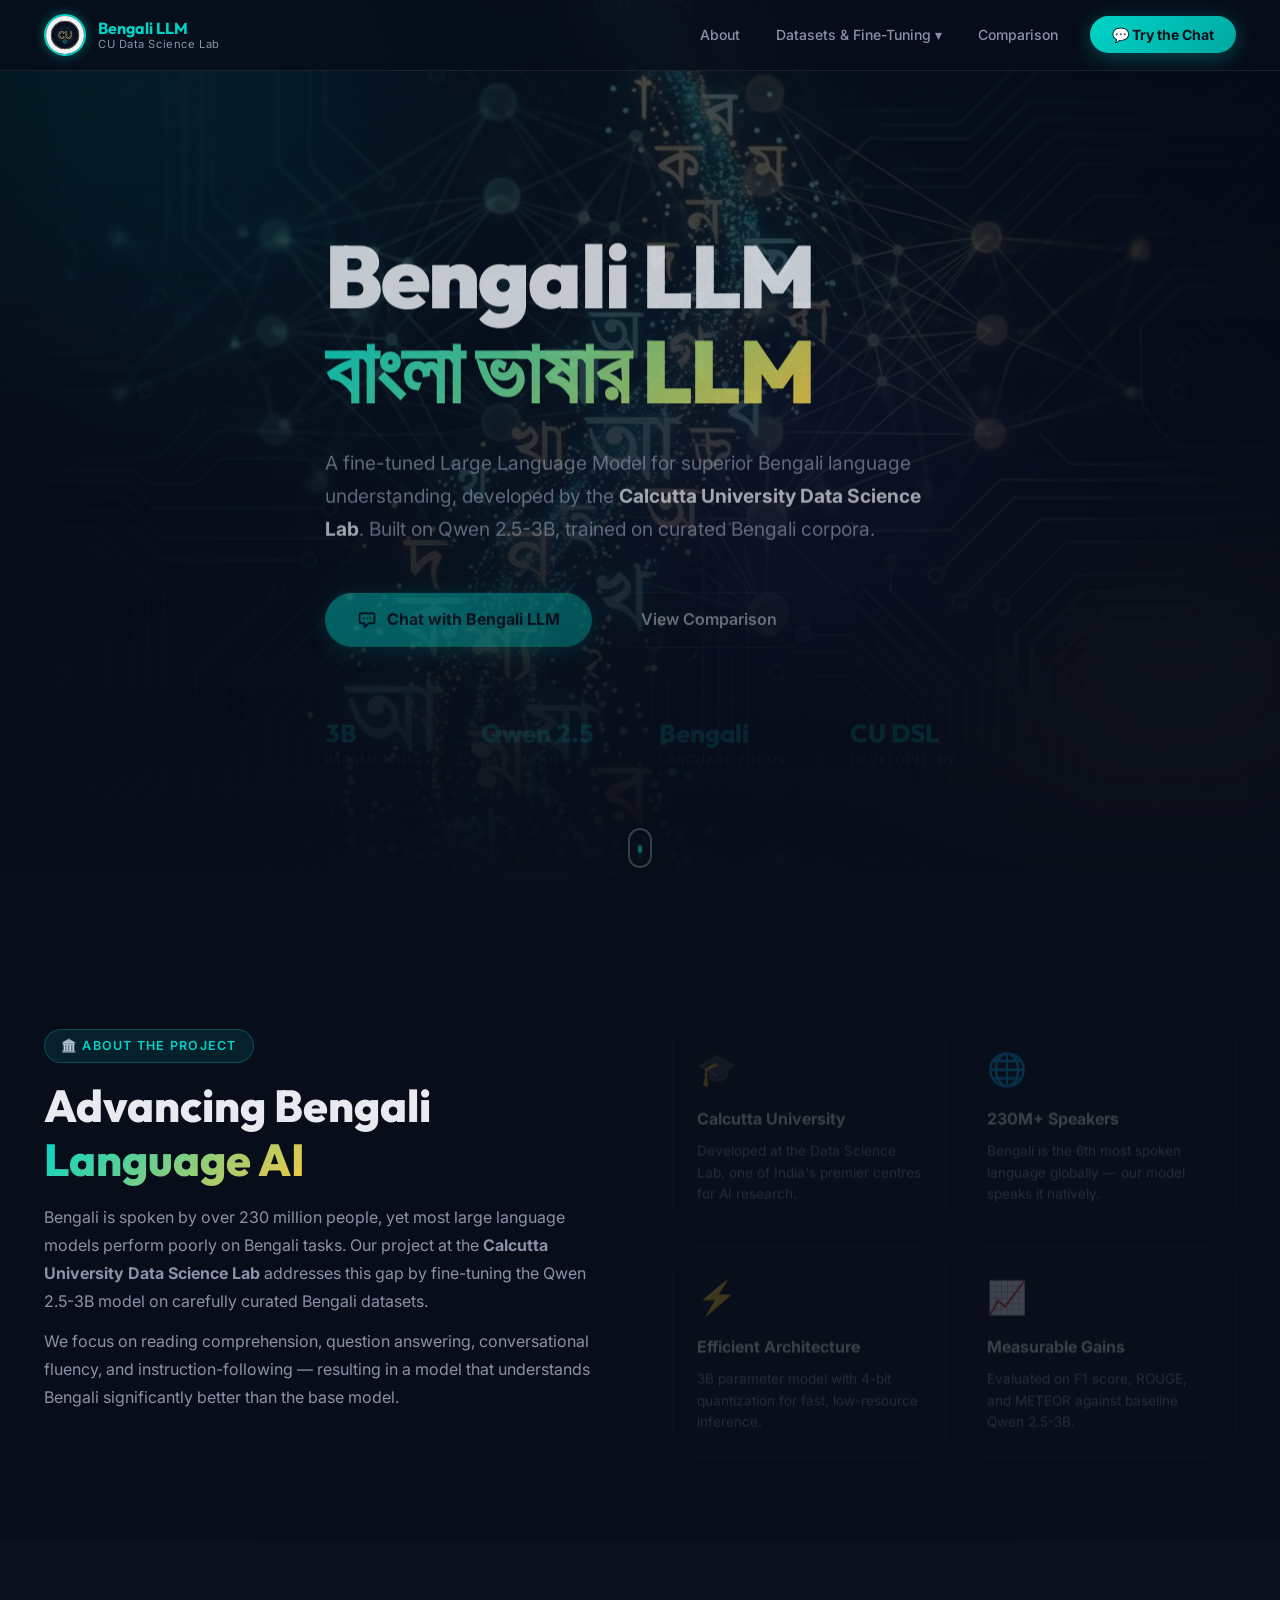
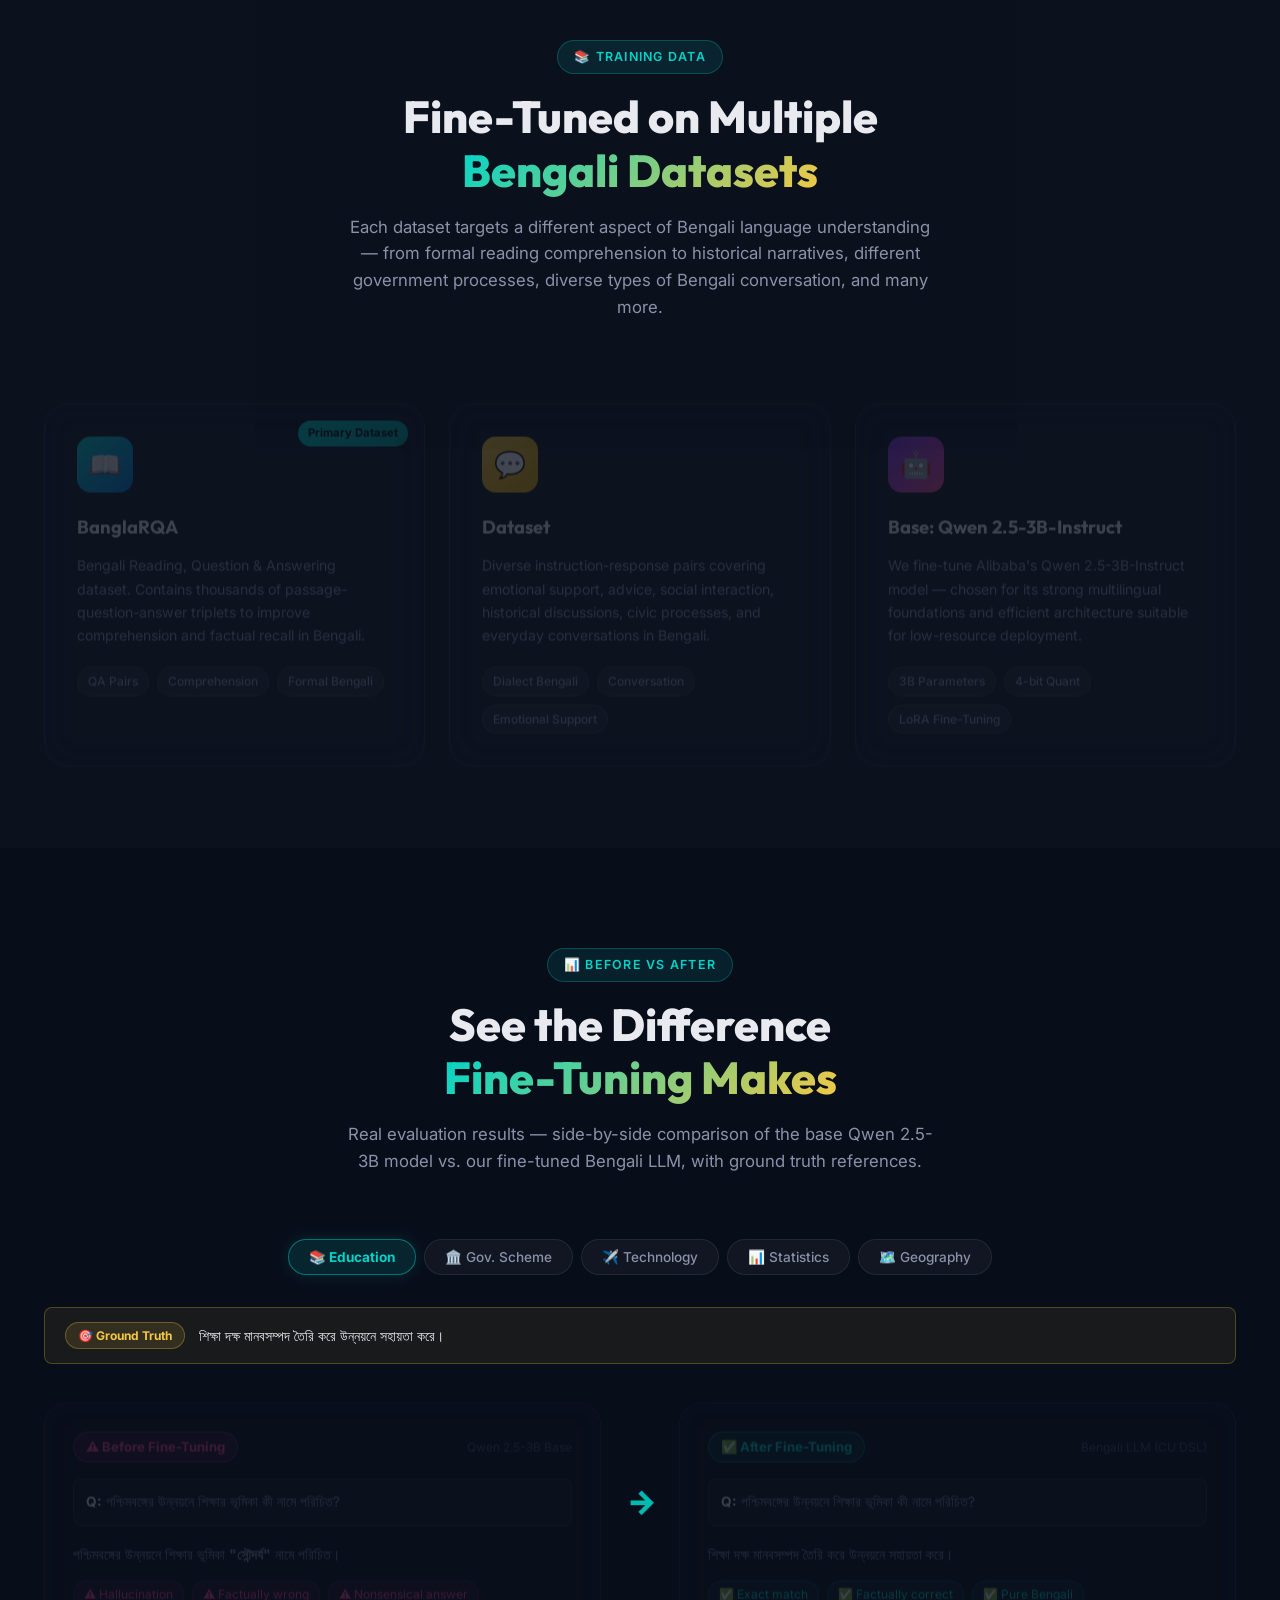
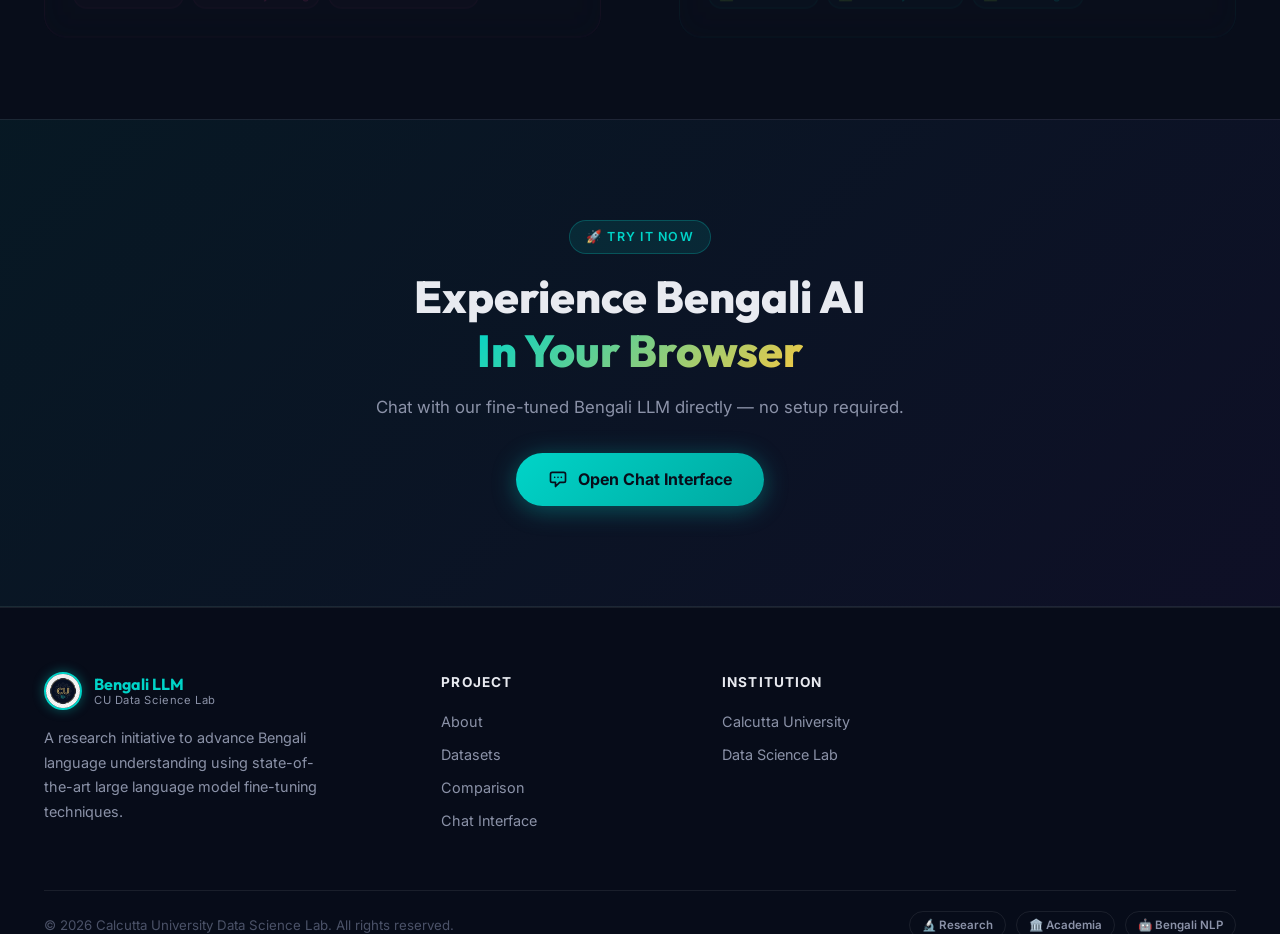
==== index.html @ 0bba1048 "fix: add root index.html to redirect to pages/index.html for GitHub Pages" ====
<!DOCTYPE html>
<html>
  <head>
    <meta http-equiv="refresh" content="0; url='./pages/index.html'" />
    <title>Redirecting...</title>
  </head>
  <body>
    <p>If you are not redirected, <a href="./pages/index.html">click here</a>.</p>
  </body>
</html>
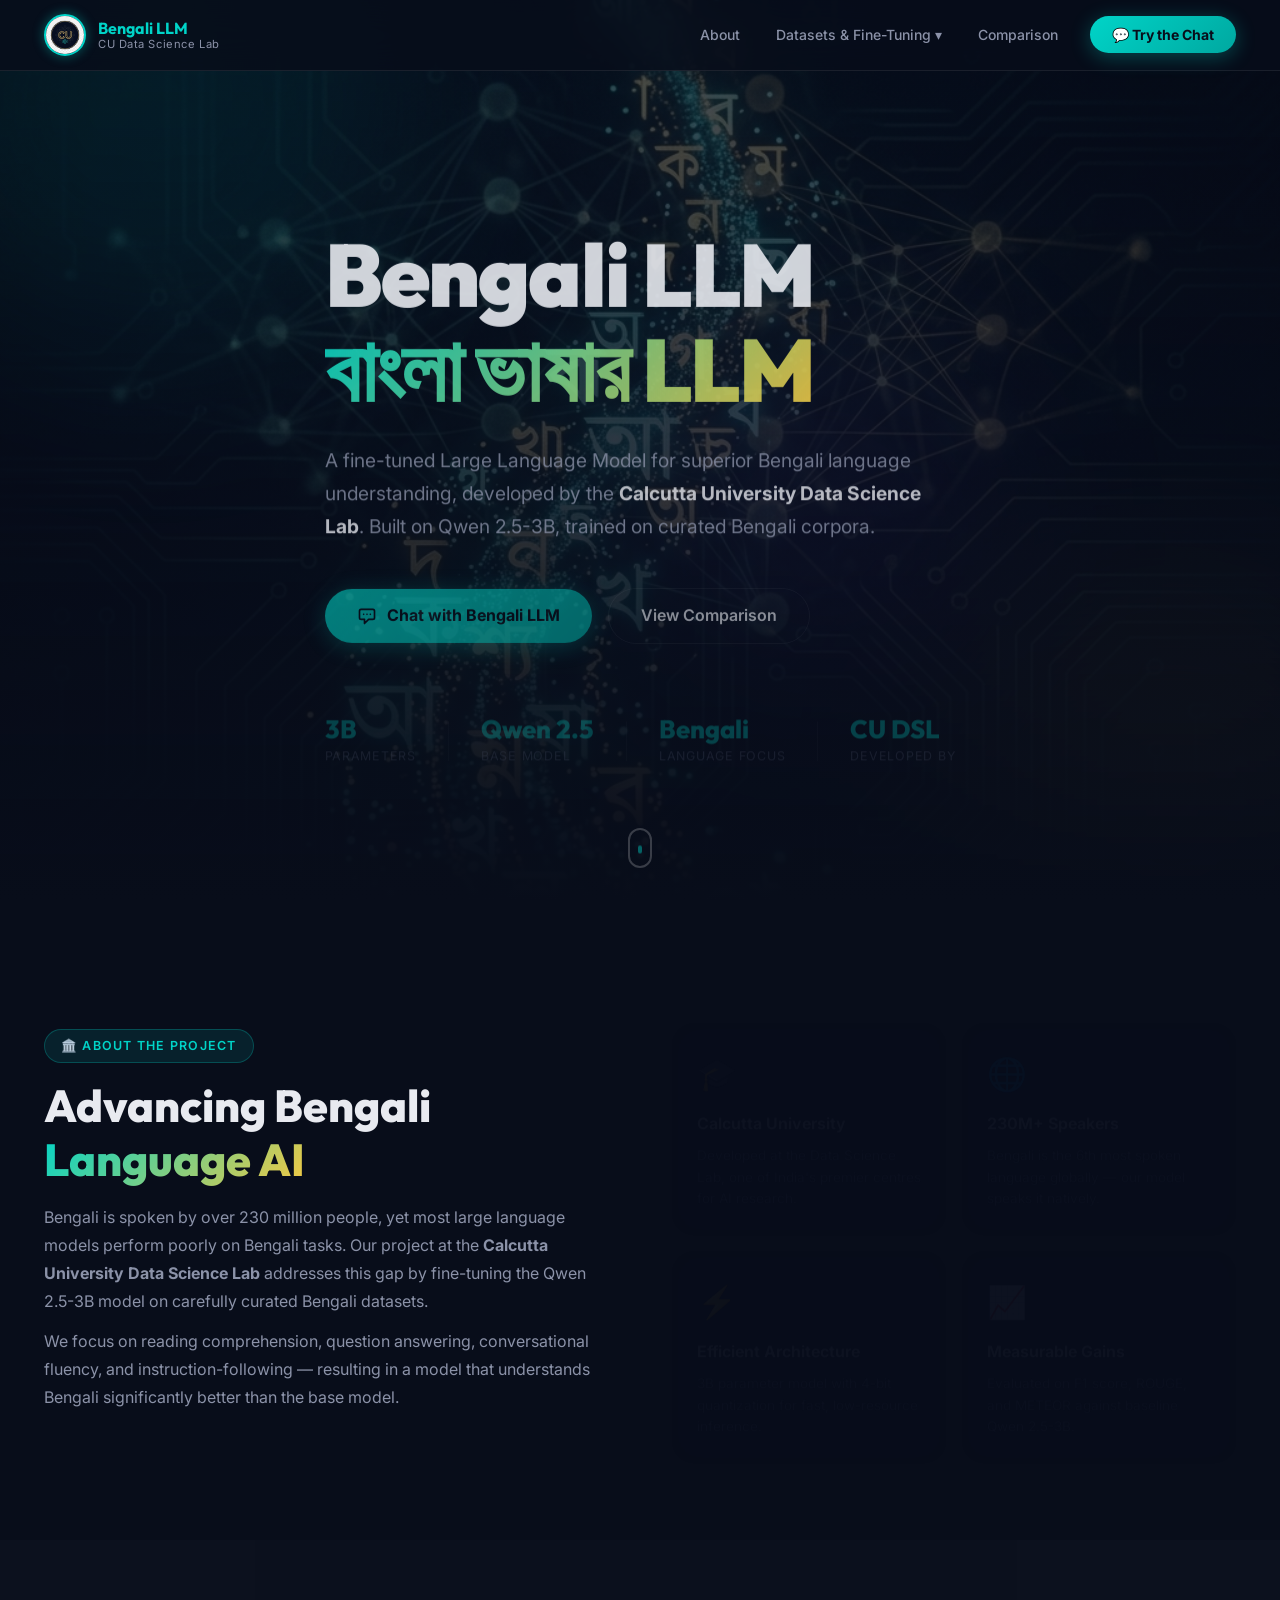
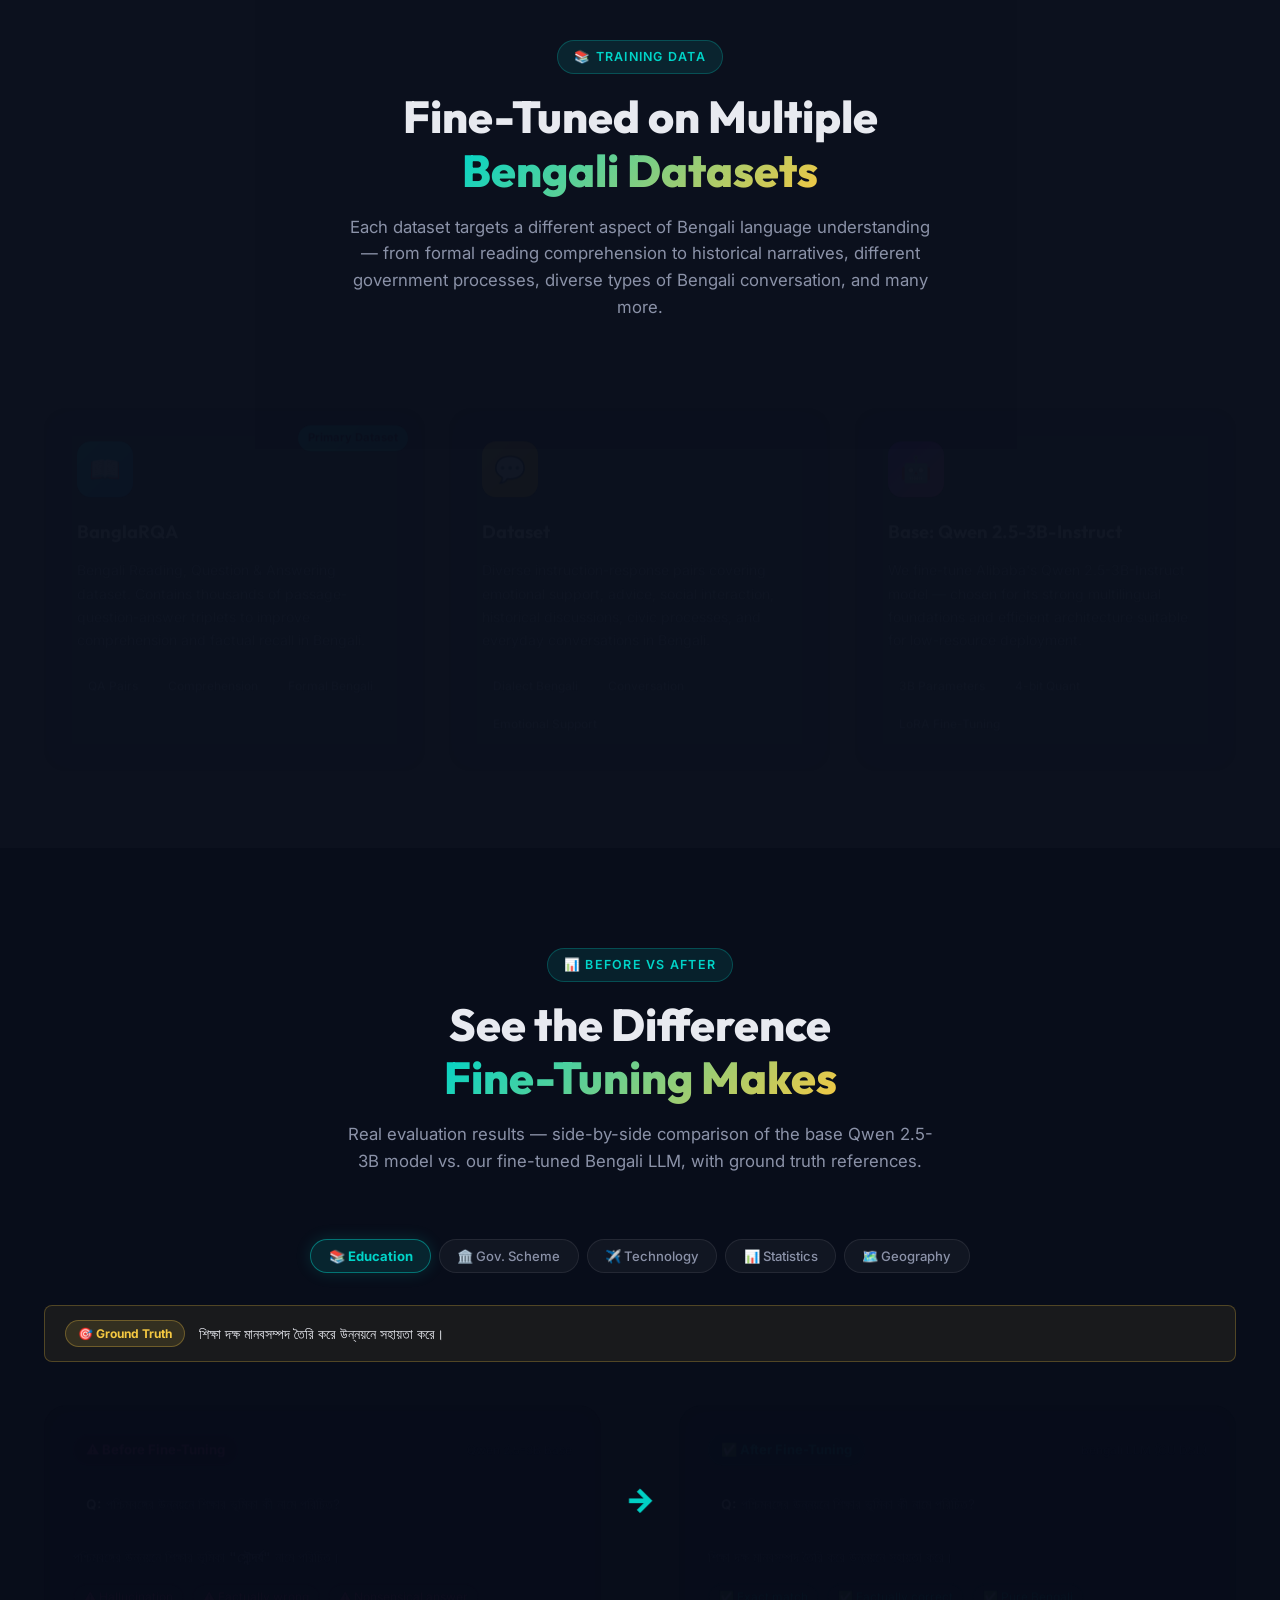
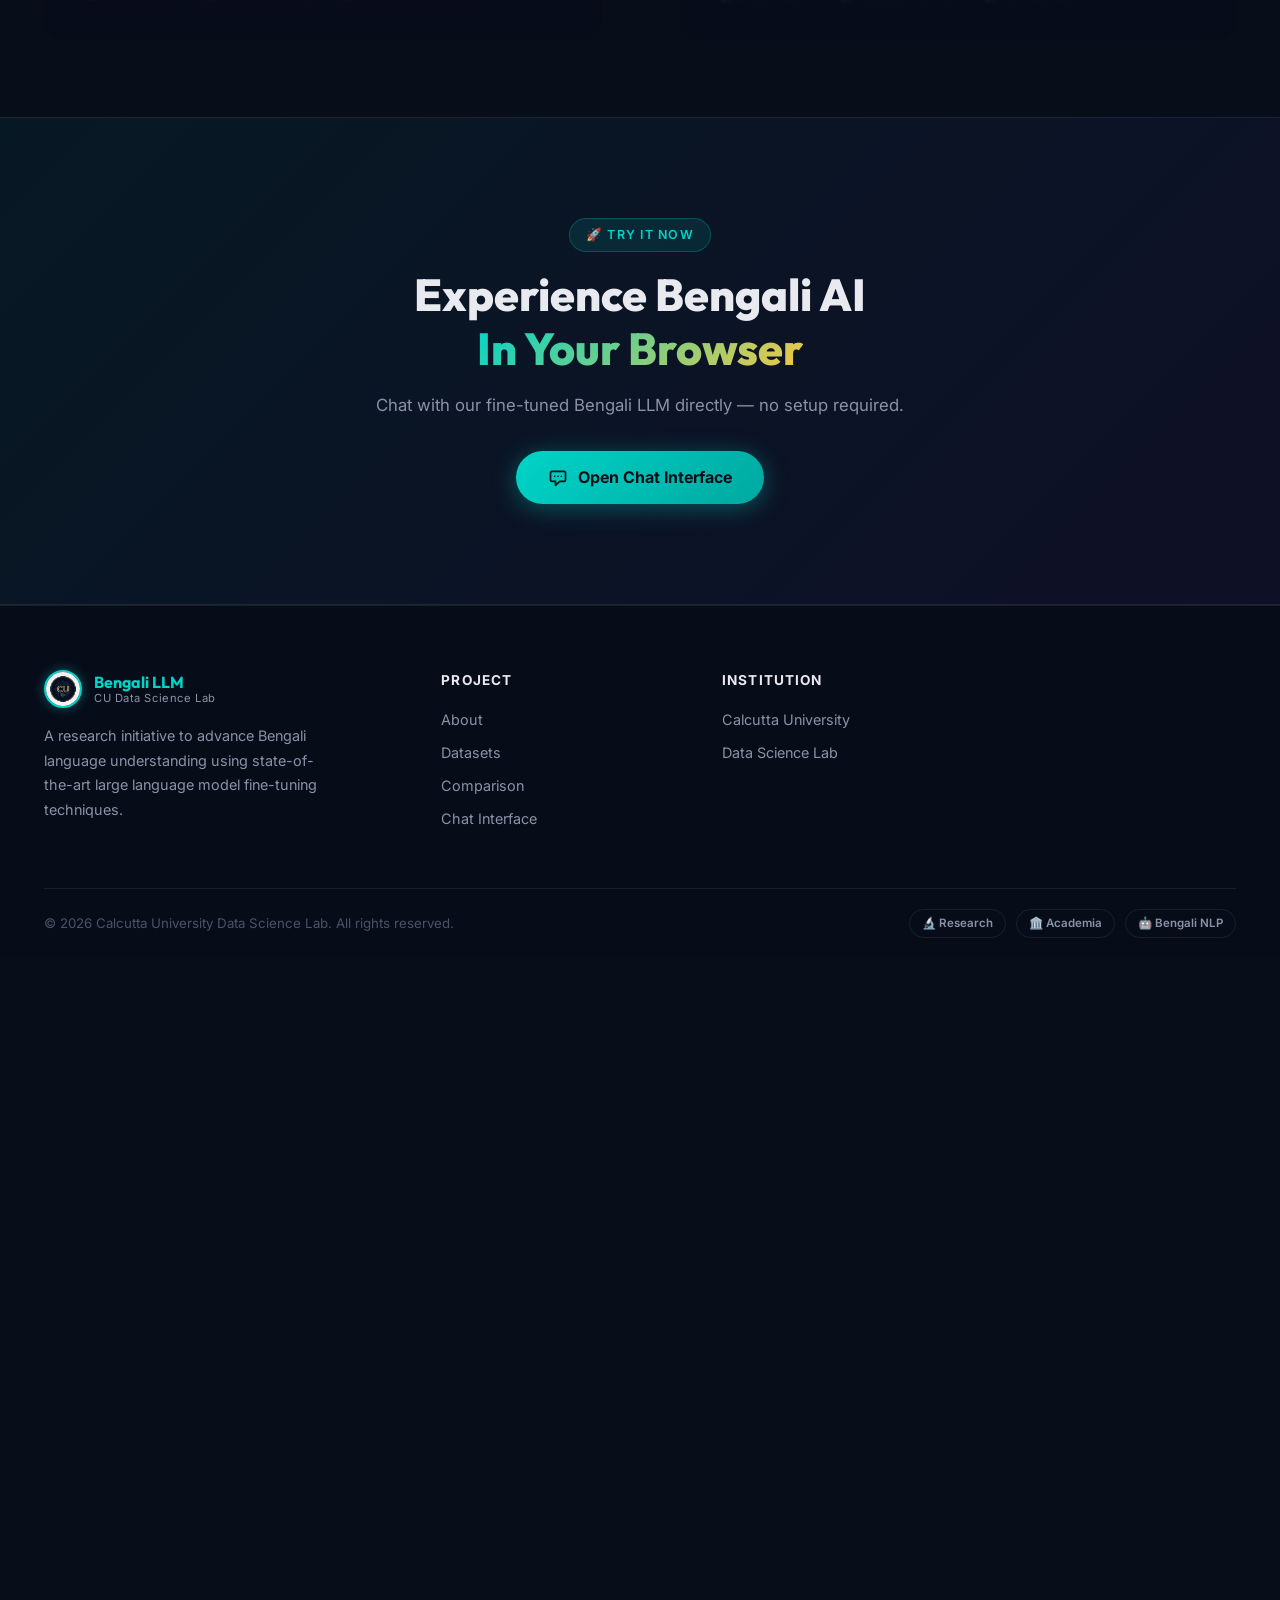
==== commit 80dfb711: "refactor: restructure into frontend/ and backend/ folders, fix all config paths" ====
--- a/index.html
+++ b/index.html
@@ -1,10 +1,10 @@
 <!DOCTYPE html>
 <html>
   <head>
-    <meta http-equiv="refresh" content="0; url='./pages/index.html'" />
+    <meta http-equiv="refresh" content="0; url='./frontend/pages/index.html'" />
     <title>Redirecting...</title>
   </head>
   <body>
-    <p>If you are not redirected, <a href="./pages/index.html">click here</a>.</p>
+    <p>If you are not redirected, <a href="./frontend/pages/index.html">click here</a>.</p>
   </body>
 </html>
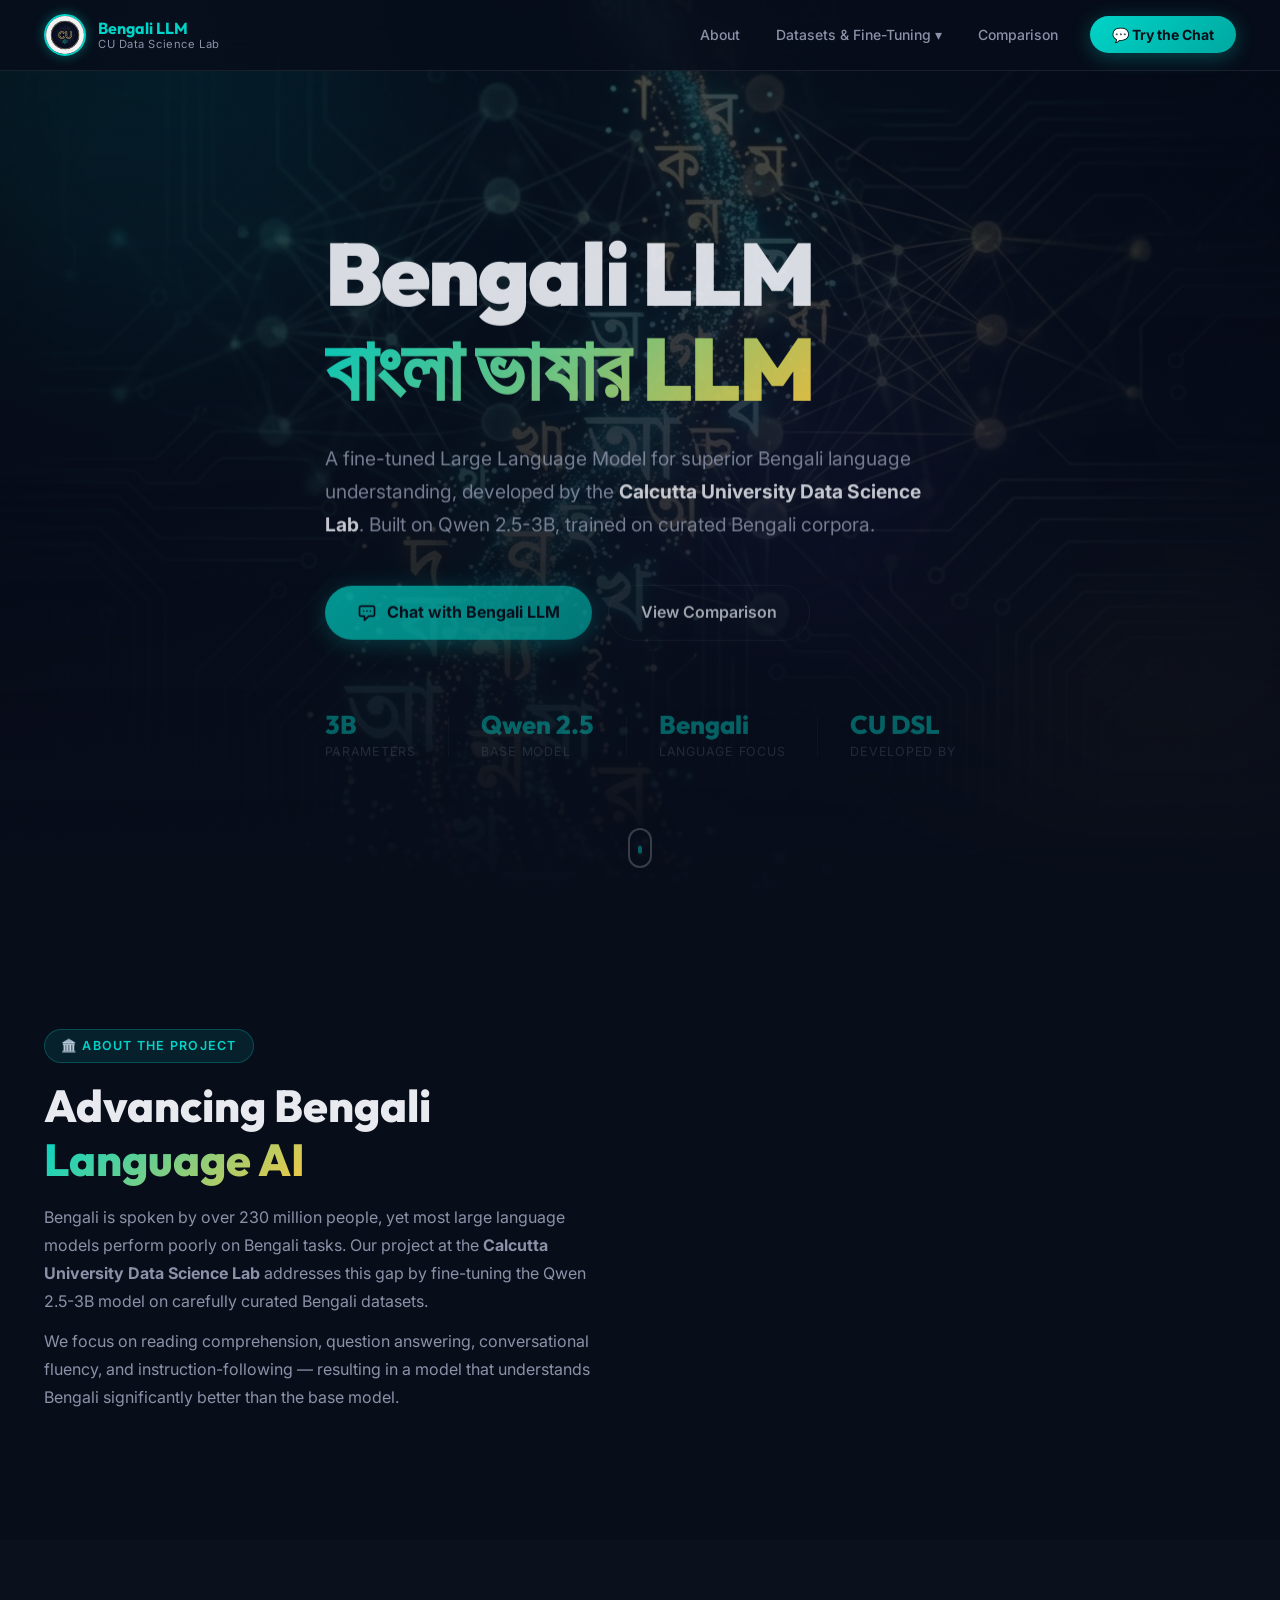
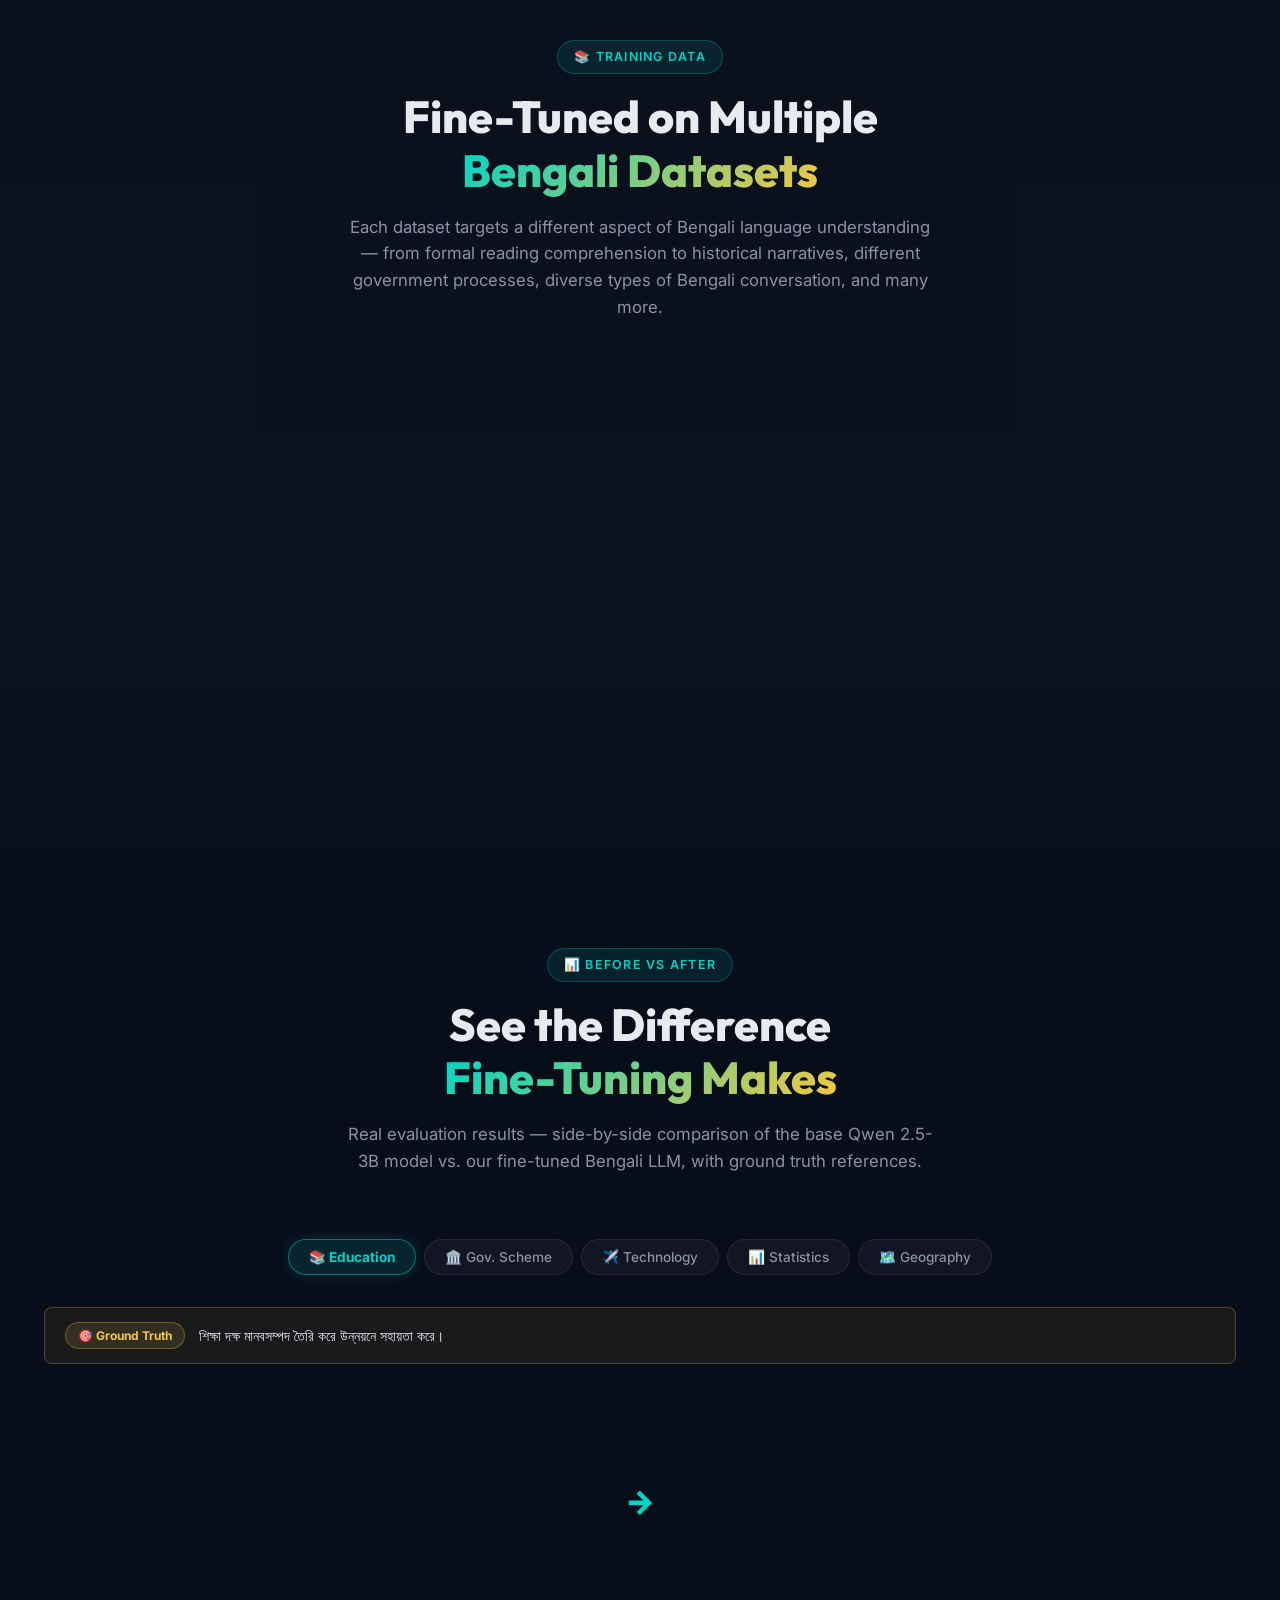
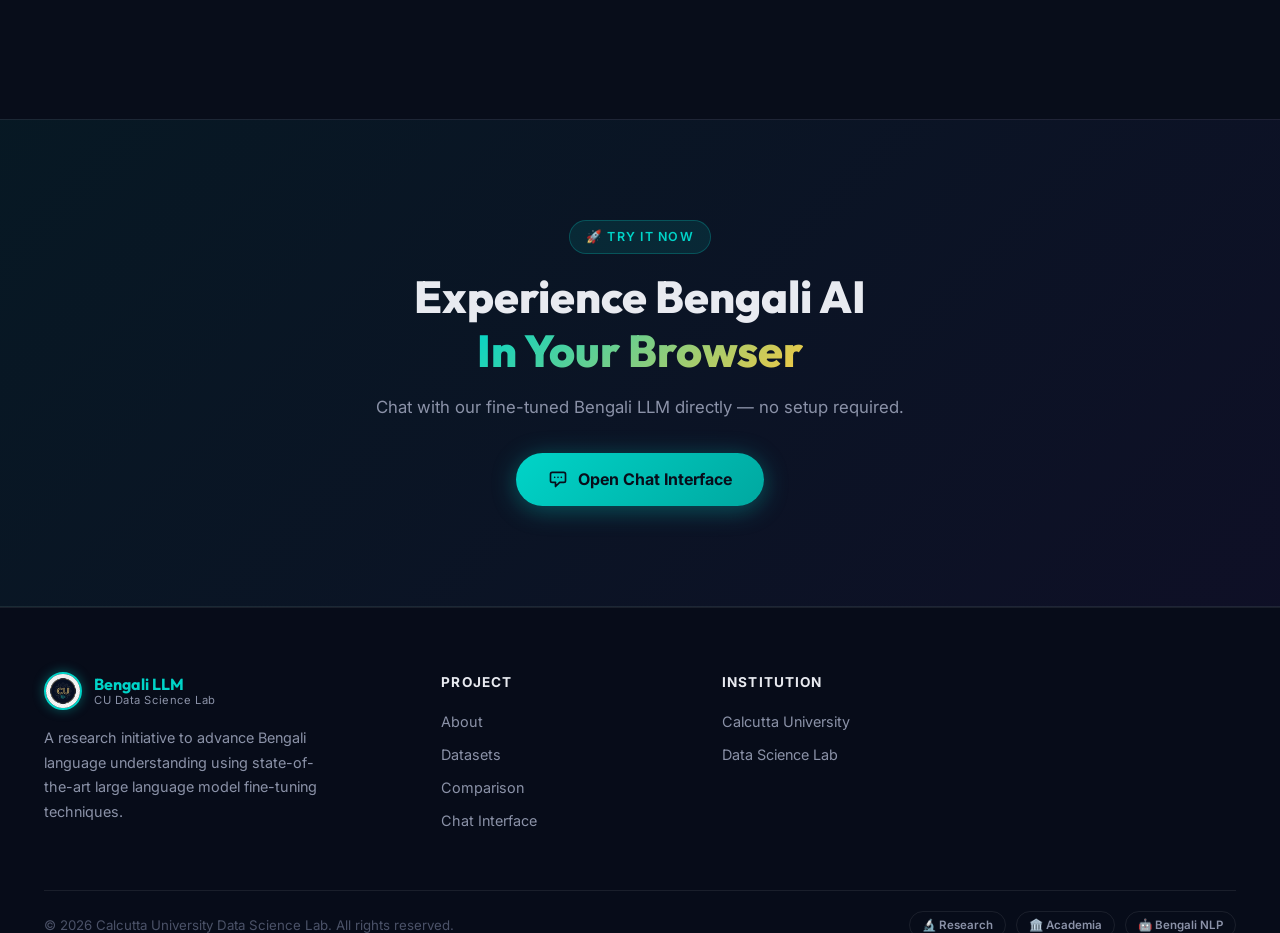
==== commit 54efe0c5: "fix: clean vercel routing, correct render rootDir, fix index redirect" ====
--- a/index.html
+++ b/index.html
@@ -1,10 +1,11 @@
 <!DOCTYPE html>
-<html>
-  <head>
-    <meta http-equiv="refresh" content="0; url='./frontend/pages/index.html'" />
-    <title>Redirecting...</title>
-  </head>
-  <body>
-    <p>If you are not redirected, <a href="./frontend/pages/index.html">click here</a>.</p>
-  </body>
+<html lang="en">
+<head>
+  <meta charset="UTF-8" />
+  <meta http-equiv="refresh" content="0; url=frontend/pages/index.html" />
+  <title>Bengali LLM | Calcutta University Data Science Lab</title>
+</head>
+<body>
+  <a href="frontend/pages/index.html">Click here if not redirected</a>
+</body>
 </html>
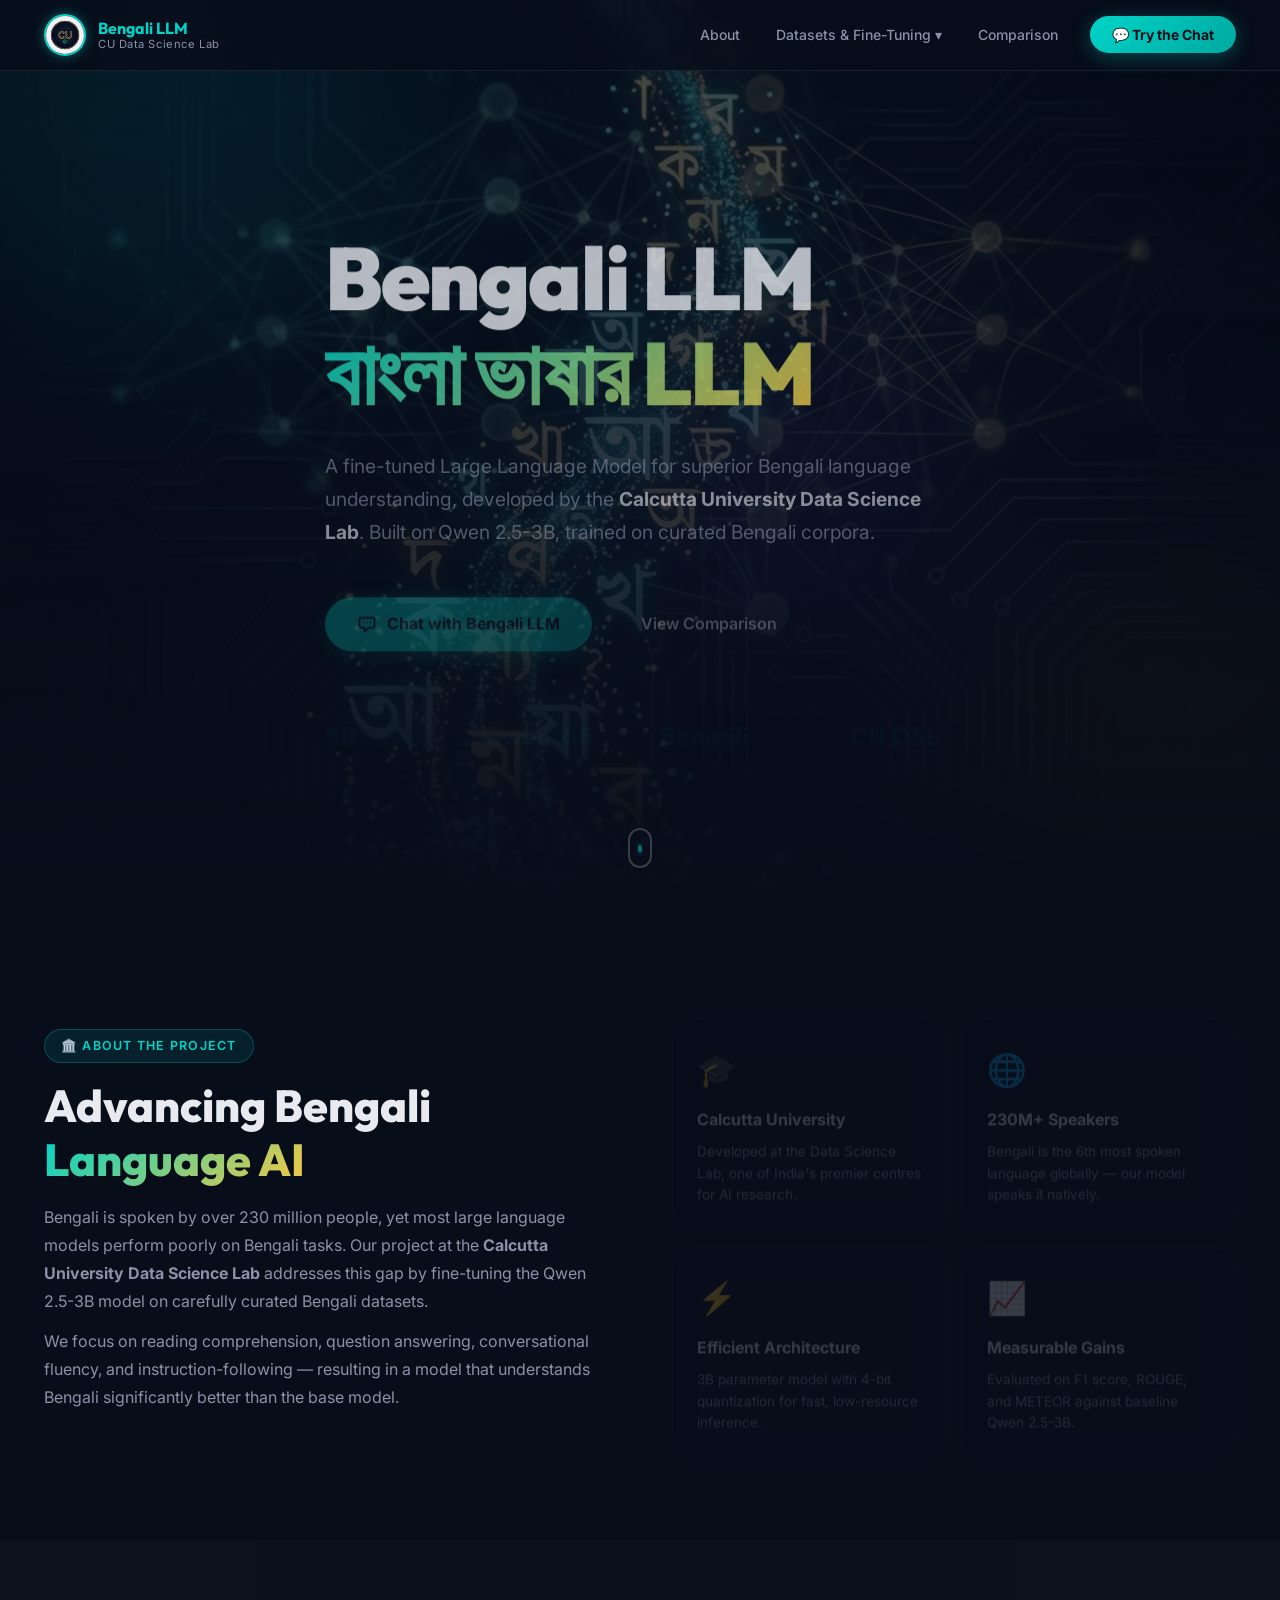
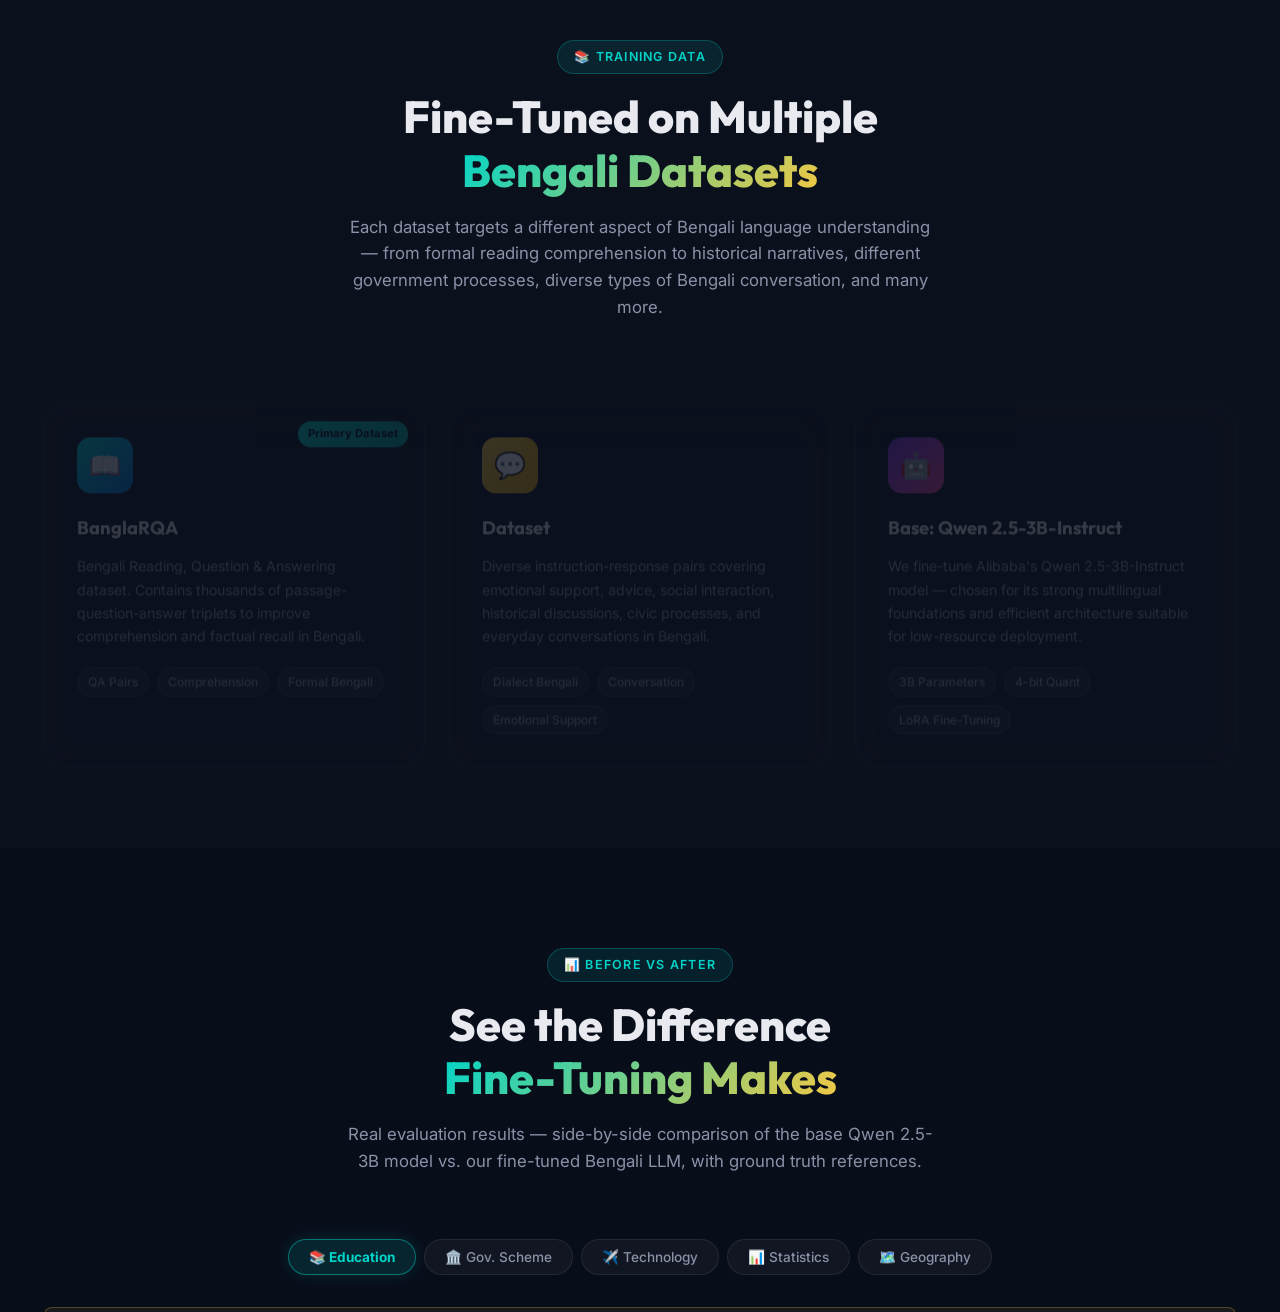
==== commit 17d2e974: "some changes" ====
--- a/index.html
+++ b/index.html
@@ -1,11 +1,10 @@
 <!DOCTYPE html>
-<html lang="en">
-<head>
-  <meta charset="UTF-8" />
-  <meta http-equiv="refresh" content="0; url=frontend/pages/index.html" />
-  <title>Bengali LLM | Calcutta University Data Science Lab</title>
-</head>
-<body>
-  <a href="frontend/pages/index.html">Click here if not redirected</a>
-</body>
+<html>
+  <head>
+    <meta http-equiv="refresh" content="0; url='./frontend/pages/index.html'" />
+    <title>Redirecting...</title>
+  </head>
+  <body>
+    <p>If you are not redirected, <a href="./frontend/pages/index.html">click here</a>.</p>
+  </body>
 </html>
